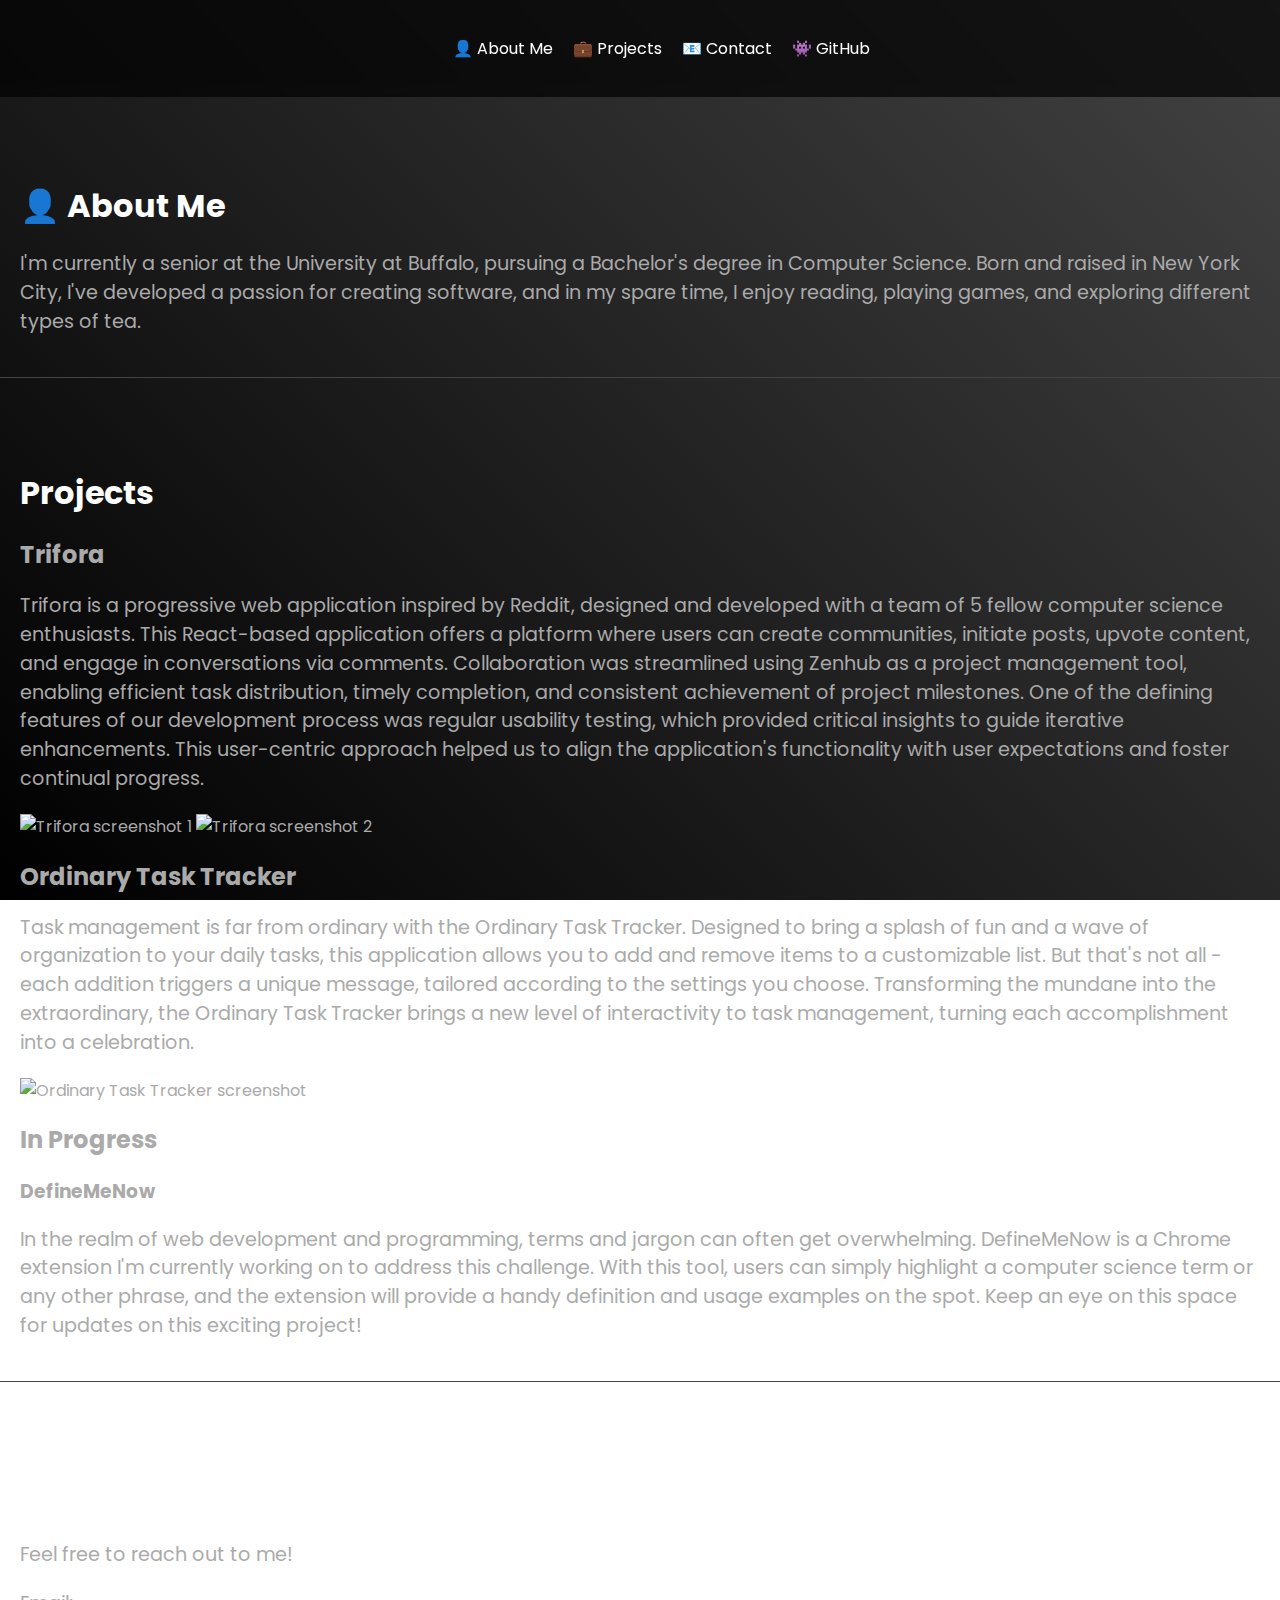
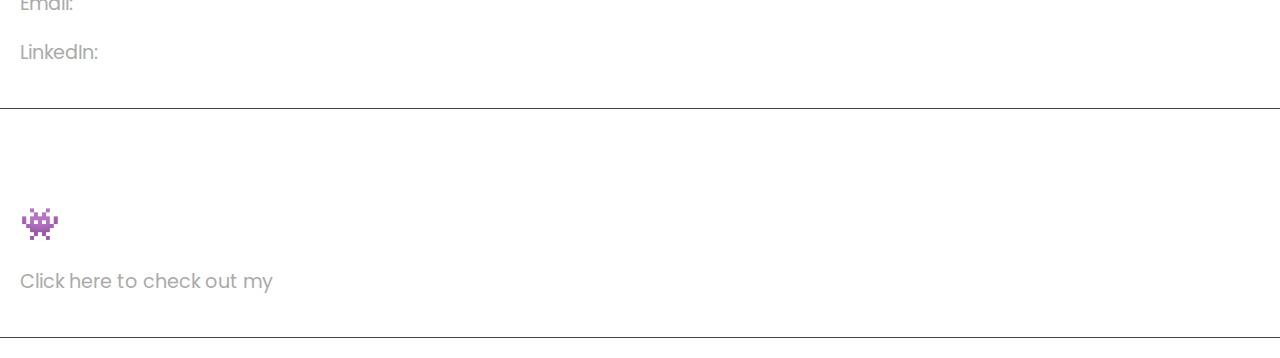
==== index.html @ 71813d4e "Add files via upload" ====
<!DOCTYPE html>
<html lang="en">
    <head>
        <meta charset="UTF-8">
        <meta name="viewport" content="width=device-width, initial-scale=1.0">
        <title>Jay's Portfolio</title>
        <link rel="icon" href="data:image/svg+xml,<svg xmlns=%22http://www.w3.org/2000/svg%22 viewBox=%220 0 100 100%22><text y=%22.9em%22 font-size=%2290%22>🚀</text></svg>">
        <link rel="stylesheet" href="styles.css">
        <link href="https://fonts.googleapis.com/css2?family=Poppins:wght@400;500;700&display=swap" rel="stylesheet">
    </head>
<body>
    <!-- Header -->
<header>
    <nav>
        <ul>
            <li><a href="#about">👤 About Me</a></li>
            <li><a href="#projects">💼 Projects</a></li>
            <li><a href="#contact">📧 Contact</a></li>
            <li><a href="#github">👾 GitHub</a></li>
        </ul>
    </nav>
</header>

    <!-- Hero Section -->
    <section id="home">
        <!-- Content goes here -->
    </section>

    <!-- About Section -->
<section id="about">
    <h1>👤 About Me</h1>
    <p>I'm currently a senior at the University at Buffalo, pursuing a Bachelor's degree in Computer Science. Born and raised in New York City, I've developed a passion for creating software, and in my spare time, I enjoy reading, playing games, and exploring different types of tea.</p>
</section>

 <!-- Projects Section -->
<section id="projects">
    <h1>Projects</h1>
    
    <!-- Existing Projects -->

    <h2>Trifora</h2>
    <p>Trifora is a progressive web application inspired by Reddit, designed and developed with a team of 5 fellow computer science enthusiasts. This React-based application offers a platform where users can create communities, initiate posts, upvote content, and engage in conversations via comments. Collaboration was streamlined using Zenhub as a project management tool, enabling efficient task distribution, timely completion, and consistent achievement of project milestones. One of the defining features of our development process was regular usability testing, which provided critical insights to guide iterative enhancements. This user-centric approach helped us to align the application's functionality with user expectations and foster continual progress.</p>
    <img src="images/trifora.png" alt="Trifora screenshot 1" style="width: 80%; max-width: 500px;">
    <img src="images/trifora2.png" alt="Trifora screenshot 2" style="width: 80%; max-width: 500px;">
    
    <h2>Ordinary Task Tracker</h2>
    <p>Task management is far from ordinary with the Ordinary Task Tracker. Designed to bring a splash of fun and a wave of organization to your daily tasks, this application allows you to add and remove items to a customizable list. But that's not all - each addition triggers a unique message, tailored according to the settings you choose. Transforming the mundane into the extraordinary, the Ordinary Task Tracker brings a new level of interactivity to task management, turning each accomplishment into a celebration.</p>
    <img src="images/ordinarytasktracker.png" alt="Ordinary Task Tracker screenshot" style="width: 80%; max-width: 500px;">

    <!-- ... -->

    <!-- In Progress Projects -->
    <h2>In Progress</h2>
    
    <h3>DefineMeNow</h3>
    <p>In the realm of web development and programming, terms and jargon can often get overwhelming. DefineMeNow is a Chrome extension I'm currently working on to address this challenge. With this tool, users can simply highlight a computer science term or any other phrase, and the extension will provide a handy definition and usage examples on the spot. Keep an eye on this space for updates on this exciting project!</p>
    
</section>

    <!-- Contact Section -->
<section id="contact">
    <h1>Contact</h1>
    <p>Feel free to reach out to me!</p>
    <p>Email: <a href="mailto:jaycheung321@gmail.com">jaycheung321@gmail.com</a></p>
    <p>LinkedIn: <a href="https://www.linkedin.com/in/jay-cheung-444802214/" target="_blank">Jay Cheung</a></p>
</section>

    <!-- GitHub Section -->
<section id="github">
    <h1>👾 GitHub</h1>
    <p>Click here to check out my <a href="https://github.com/R-ecid" target="_blank">GitHub!</a></p>
</section>

    <!-- Footer -->
    <footer>
        <!-- Content goes here -->
    </footer>
</body>
</html>
---- styles.css ----
body {
    font-family: 'Poppins', sans-serif;
    color: #ddd; 
    background: linear-gradient(45deg, #000000, #434343);
    height: 100vh;
    margin: 0;
    background-repeat: no-repeat;
    background-attachment: fixed;
}

header {
    color: #fff;
    padding: 10px 0;
    position: fixed;
    width: 100%; /* Extend to the full width of the screen */
    top: 0;
    display: flex;
    justify-content: center;
    align-items: center;
    background: rgba(0, 0, 0, 0.7);
    backdrop-filter: blur(5px);
    font-size: 1em; /* Slightly decrease the font size */
}

header nav ul {
    list-style: none;
    display: flex;
    justify-content: space-between;
    width: 100%; /* Extend to the full width of the header */
    padding: 0 5%; /* Add some padding on the sides */
}


header nav ul li a {
    color: #fff;
    text-decoration: none;
    font-size: 1em; /* Slightly decrease the font size */
    display: block;
    padding: 10px;
    transition: background-color 0.3s ease;
}

header nav ul li a:hover {
    background-color: rgba(255, 255, 255, 0.1);
}

section {
    padding: 70px 20px 20px;
    background: transparent;
    text-align: left;
    color: #aaa;
    border-bottom: 1px solid #444;
}

section h1 {
    font-size: 2em;
    color: #fff;
    margin-bottom: 20px;
}

section p {
    font-size: 1.2em;
    line-height: 1.5;
    margin-bottom: 20px;
}

section a {
    color: #fff;
    text-decoration: none;
    border-bottom: 1px solid #fff;
}

section a:hover {
    color: #ddd;
}

footer {
    color: #fff;
    text-align: center;
    padding: 10px 0;
    font-size: 1.2em;
}
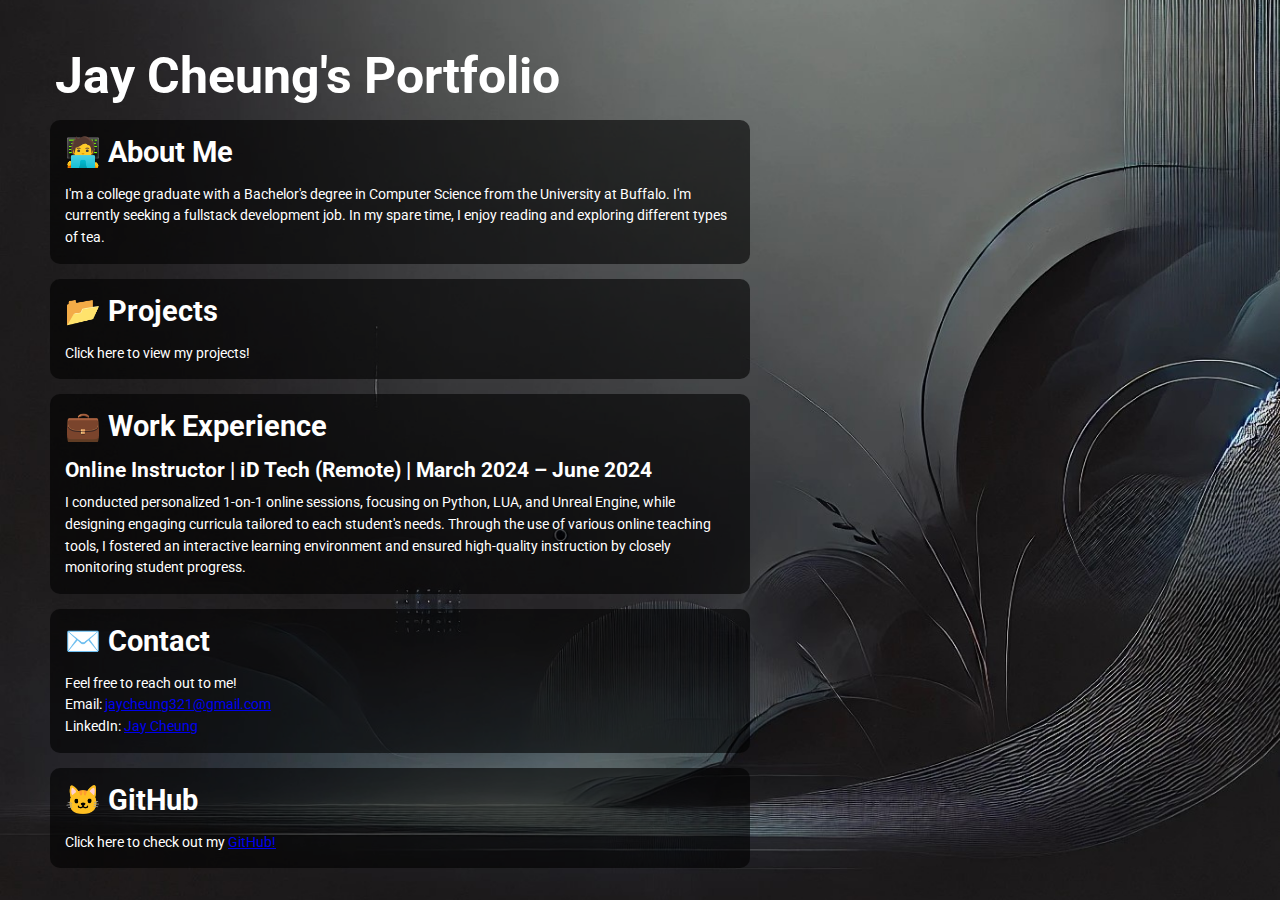
==== commit 88378cc0: "Updated portfolio and added projects page" ====
--- a/index.html
+++ b/index.html
@@ -1,79 +1,55 @@
 <!DOCTYPE html>
 <html lang="en">
-    <head>
-        <meta charset="UTF-8">
-        <meta name="viewport" content="width=device-width, initial-scale=1.0">
-        <title>Jay's Portfolio</title>
-        <link rel="icon" href="data:image/svg+xml,<svg xmlns=%22http://www.w3.org/2000/svg%22 viewBox=%220 0 100 100%22><text y=%22.9em%22 font-size=%2290%22>🚀</text></svg>">
-        <link rel="stylesheet" href="styles.css">
-        <link href="https://fonts.googleapis.com/css2?family=Poppins:wght@400;500;700&display=swap" rel="stylesheet">
-    </head>
+<head>
+    <meta charset="UTF-8">
+    <meta name="viewport" content="width=device-width, initial-scale=1.0">
+    <title>Jay Cheung's Portfolio</title>
+    <link rel="stylesheet" href="styles.css">
+    <link href="https://fonts.googleapis.com/css2?family=Roboto:wght@400;500;700&display=swap" rel="stylesheet">
+</head>
 <body>
-    <!-- Header -->
-<header>
-    <nav>
-        <ul>
-            <li><a href="#about">👤 About Me</a></li>
-            <li><a href="#projects">💼 Projects</a></li>
-            <li><a href="#contact">📧 Contact</a></li>
-            <li><a href="#github">👾 GitHub</a></li>
-        </ul>
-    </nav>
-</header>
+    <!-- Header Section -->
+    <header id="landing">
+        <h1>Jay Cheung's Portfolio</h1>
+    </header>
 
-    <!-- Hero Section -->
-    <section id="home">
-        <!-- Content goes here -->
+    <!-- About Me Section -->
+    <section id="about">
+        <h1>🧑‍💻 About Me</h1>
+        <p>I'm a college graduate with a Bachelor's degree in Computer Science from the University at Buffalo. I'm currently seeking a fullstack development job. In my spare time, I enjoy reading and exploring different types of tea.</p>
     </section>
 
-    <!-- About Section -->
-<section id="about">
-    <h1>👤 About Me</h1>
-    <p>I'm currently a senior at the University at Buffalo, pursuing a Bachelor's degree in Computer Science. Born and raised in New York City, I've developed a passion for creating software, and in my spare time, I enjoy reading, playing games, and exploring different types of tea.</p>
-</section>
+    <!-- Projects Button Section -->
+    <section id="projects-button">
+        <h1>📂 Projects</h1>
+        <p><a href="projects.html">Click here to view my projects!</a></p>
+    </section>
 
- <!-- Projects Section -->
-<section id="projects">
-    <h1>Projects</h1>
-    
-    <!-- Existing Projects -->
-
-    <h2>Trifora</h2>
-    <p>Trifora is a progressive web application inspired by Reddit, designed and developed with a team of 5 fellow computer science enthusiasts. This React-based application offers a platform where users can create communities, initiate posts, upvote content, and engage in conversations via comments. Collaboration was streamlined using Zenhub as a project management tool, enabling efficient task distribution, timely completion, and consistent achievement of project milestones. One of the defining features of our development process was regular usability testing, which provided critical insights to guide iterative enhancements. This user-centric approach helped us to align the application's functionality with user expectations and foster continual progress.</p>
-    <img src="images/trifora.png" alt="Trifora screenshot 1" style="width: 80%; max-width: 500px;">
-    <img src="images/trifora2.png" alt="Trifora screenshot 2" style="width: 80%; max-width: 500px;">
-    
-    <h2>Ordinary Task Tracker</h2>
-    <p>Task management is far from ordinary with the Ordinary Task Tracker. Designed to bring a splash of fun and a wave of organization to your daily tasks, this application allows you to add and remove items to a customizable list. But that's not all - each addition triggers a unique message, tailored according to the settings you choose. Transforming the mundane into the extraordinary, the Ordinary Task Tracker brings a new level of interactivity to task management, turning each accomplishment into a celebration.</p>
-    <img src="images/ordinarytasktracker.png" alt="Ordinary Task Tracker screenshot" style="width: 80%; max-width: 500px;">
-
-    <!-- ... -->
-
-    <!-- In Progress Projects -->
-    <h2>In Progress</h2>
-    
-    <h3>DefineMeNow</h3>
-    <p>In the realm of web development and programming, terms and jargon can often get overwhelming. DefineMeNow is a Chrome extension I'm currently working on to address this challenge. With this tool, users can simply highlight a computer science term or any other phrase, and the extension will provide a handy definition and usage examples on the spot. Keep an eye on this space for updates on this exciting project!</p>
-    
-</section>
+    <!-- Work Experience Section -->
+    <section id="workexperience">
+        <h1>💼 Work Experience</h1>
+        <h2>Online Instructor | iD Tech (Remote) | March 2024 – June 2024</h2>
+        <p>I conducted personalized 1-on-1 online sessions, focusing on Python, LUA, and Unreal Engine, while designing engaging curricula tailored to each student's needs. Through the use of various online teaching tools, I fostered an interactive learning environment and ensured high-quality instruction by closely monitoring student progress.</p>
+    </section>
 
     <!-- Contact Section -->
-<section id="contact">
-    <h1>Contact</h1>
-    <p>Feel free to reach out to me!</p>
-    <p>Email: <a href="mailto:jaycheung321@gmail.com">jaycheung321@gmail.com</a></p>
-    <p>LinkedIn: <a href="https://www.linkedin.com/in/jay-cheung-444802214/" target="_blank">Jay Cheung</a></p>
-</section>
+    <section id="contact">
+        <h1>✉️ Contact</h1>
+        <p>Feel free to reach out to me!</p>
+        <p>Email: <a href="mailto:jaycheung321@gmail.com">jaycheung321@gmail.com</a></p>
+        <p>LinkedIn: <a href="https://www.linkedin.com/in/jay-cheung-444802214/" target="_blank">Jay Cheung</a></p>
+    </section>
 
     <!-- GitHub Section -->
-<section id="github">
-    <h1>👾 GitHub</h1>
-    <p>Click here to check out my <a href="https://github.com/R-ecid" target="_blank">GitHub!</a></p>
-</section>
+    <section id="github">
+        <h1>🐱 GitHub</h1>
+        <p>Click here to check out my <a href="https://github.com/R-ecid" target="_blank">GitHub!</a></p>
+    </section>
 
-    <!-- Footer -->
-    <footer>
-        <!-- Content goes here -->
-    </footer>
+    <script>
+        window.addEventListener('load', function() {
+            document.body.classList.add('loaded');
+        });
+    </script>
 </body>
 </html>
--- a/styles.css
+++ b/styles.css
@@ -1,82 +1,150 @@
-body {
-    font-family: 'Poppins', sans-serif;
-    color: #ddd; 
-    background: linear-gradient(45deg, #000000, #434343);
-    height: 100vh;
+* {
     margin: 0;
-    background-repeat: no-repeat;
-    background-attachment: fixed;
+    padding: 0;
+    box-sizing: border-box;
 }
 
-header {
+body {
+    font-family: 'Roboto', sans-serif;
+    display: flex;
+    flex-direction: column;
+    align-items: flex-start;
+    justify-content: center;
+    height: 100vh;
     color: #fff;
-    padding: 10px 0;
-    position: fixed;
-    width: 100%; /* Extend to the full width of the screen */
-    top: 0;
-    display: flex;
-    justify-content: center;
-    align-items: center;
-    background: rgba(0, 0, 0, 0.7);
-    backdrop-filter: blur(5px);
-    font-size: 1em; /* Slightly decrease the font size */
+    background: url('images/background.jpg') no-repeat center center fixed;
+    background-size: cover;
+    padding-left: 50px;
 }
 
-header nav ul {
-    list-style: none;
-    display: flex;
-    justify-content: space-between;
-    width: 100%; /* Extend to the full width of the header */
-    padding: 0 5%; /* Add some padding on the sides */
+h1 {
+    font-size: 1.8rem;
+    margin-bottom: 15px;
 }
 
-
-header nav ul li a {
-    color: #fff;
-    text-decoration: none;
-    font-size: 1em; /* Slightly decrease the font size */
-    display: block;
-    padding: 10px;
-    transition: background-color 0.3s ease;
+h2 {
+    font-size: 1.3rem;
+    margin-top: 15px;
+    margin-bottom: 10px;
 }
 
-header nav ul li a:hover {
-    background-color: rgba(255, 255, 255, 0.1);
+#projects h1 {
+    font-size: 50px;
+    margin-top: -100px;
+    margin-left: 0px;
+    opacity: 0;
+    transform: translateX(-100px);
+    transition: opacity 0.5s ease, transform 0.5s ease;
 }
 
-section {
-    padding: 70px 20px 20px;
-    background: transparent;
-    text-align: left;
-    color: #aaa;
-    border-bottom: 1px solid #444;
+body.loaded #projects h1 {
+    opacity: 1;
+    transform: translateX(0);
 }
 
-section h1 {
-    font-size: 2em;
-    color: #fff;
-    margin-bottom: 20px;
+/* Header Section: Jay Cheung's Portfolio */
+#landing h1 {
+    font-size: 50px;
+    margin-top: 30px;
+    margin-left: 5px;
+    opacity: 0;
+    transform: translateX(-100px);
+    transition: opacity 0.5s ease, transform 0.5s ease;
+}
+
+body.loaded #landing h1 {
+    opacity: 1;
+    transform: translateX(0);
+}
+
+/* General Section Styles */
+section {
+    padding: 15px;
+    margin-bottom: 15px;
+    background: rgba(0, 0, 0, 0.6);
+    border-radius: 10px;
+    width: 100%; /* Full width for consistent size */
+    max-width: 700px; /* Ensure all sections have the same max width */
+    opacity: 0;
+    transform: translateY(20px);
+    transition: opacity 0.5s ease, transform 0.5s ease;
+}
+
+body.loaded section:nth-of-type(1) {
+    opacity: 1;
+    transform: translateY(0);
+    transition-delay: 0.25s;
+}
+
+body.loaded section:nth-of-type(2) {
+    opacity: 1;
+    transform: translateY(0);
+    transition-delay: 0.5s;
+}
+
+body.loaded section:nth-of-type(3) {
+    opacity: 1;
+    transform: translateY(0);
+    transition-delay: 0.75s;
+}
+
+body.loaded section:nth-of-type(4) {
+    opacity: 1;
+    transform: translateY(0);
+    transition-delay: 1.0s;
+}
+
+body.loaded section:nth-of-type(5) {
+    opacity: 1;
+    transform: translateY(0);
+    transition-delay: 1.25s;
 }
 
 section p {
-    font-size: 1.2em;
     line-height: 1.5;
-    margin-bottom: 20px;
+    font-size: 0.9rem;
 }
 
-section a {
+/* Projects Button Section */
+#projects-button {
+    cursor: pointer;
+}
+
+#projects-button a {
     color: #fff;
     text-decoration: none;
-    border-bottom: 1px solid #fff;
+    display: block;
+    padding: 0px;
+    width: 100%; /* Make sure the link takes up full section width */
 }
 
-section a:hover {
-    color: #ddd;
+#projects-button:hover {
+    background: rgba(255, 255, 255, 0.2);
+    transition: background 0.3s ease;
 }
 
-footer {
-    color: #fff;
-    text-align: center;
-    padding: 10px 0;
-    font-size: 1.2em;
+/* Work Experience Section */
+#workexperience ul {
+    list-style-type: none;
+    padding-left: 0;
 }
+
+#workexperience ul li {
+    margin-bottom: 8px;
+}
+
+/* Responsive Design */
+@media (max-width: 768px) {
+    section {
+        padding: 10px;
+        max-width: 100%;
+    }
+
+    h1 {
+        font-size: 1.5rem;
+    }
+
+    h2 {
+        font-size: 1.2rem;
+    }
+}
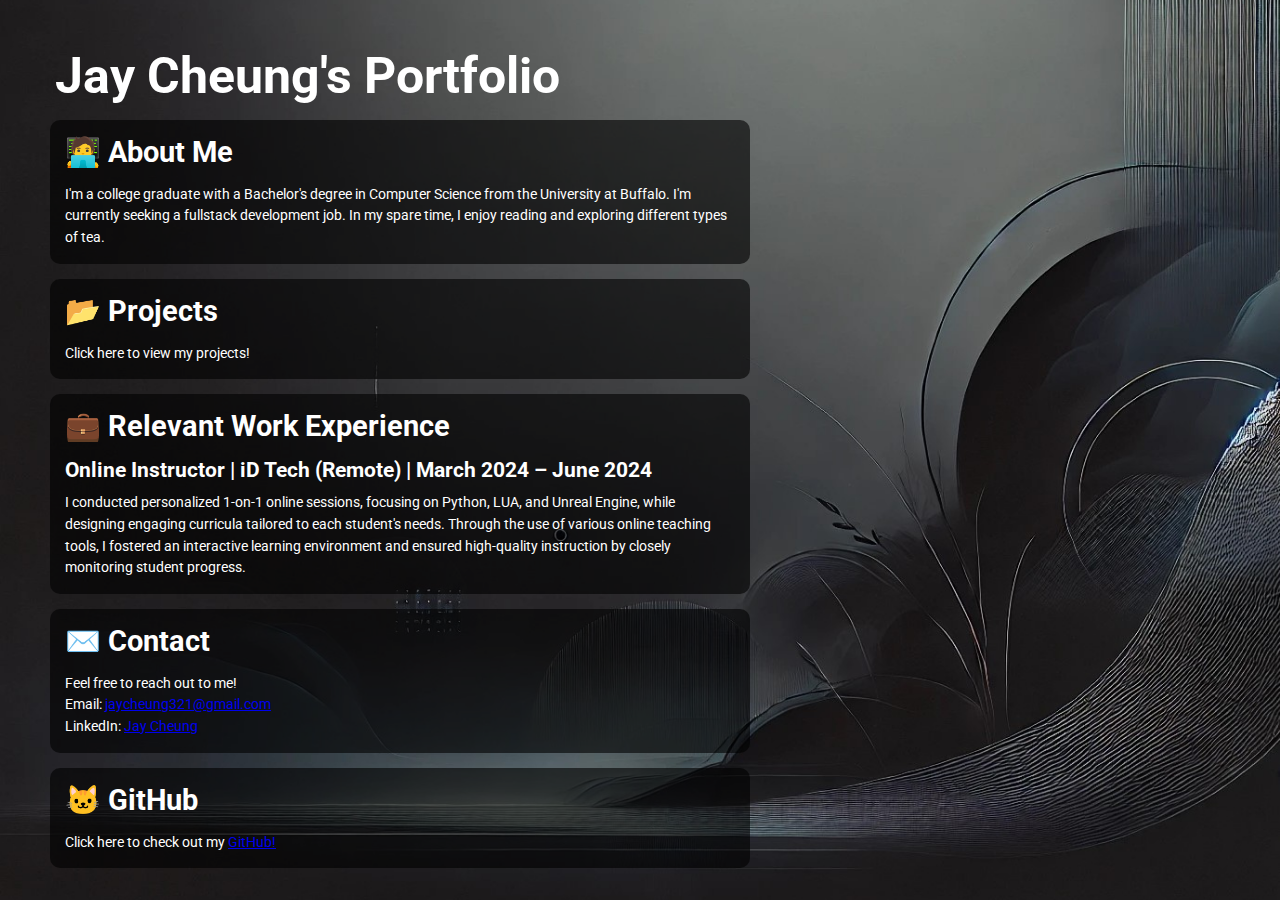
==== commit cc33ff85: "Work Experience Update" ====
--- a/index.html
+++ b/index.html
@@ -27,7 +27,7 @@
 
     <!-- Work Experience Section -->
     <section id="workexperience">
-        <h1>💼 Work Experience</h1>
+        <h1>💼 Relevant Work Experience</h1>
         <h2>Online Instructor | iD Tech (Remote) | March 2024 – June 2024</h2>
         <p>I conducted personalized 1-on-1 online sessions, focusing on Python, LUA, and Unreal Engine, while designing engaging curricula tailored to each student's needs. Through the use of various online teaching tools, I fostered an interactive learning environment and ensured high-quality instruction by closely monitoring student progress.</p>
     </section>
